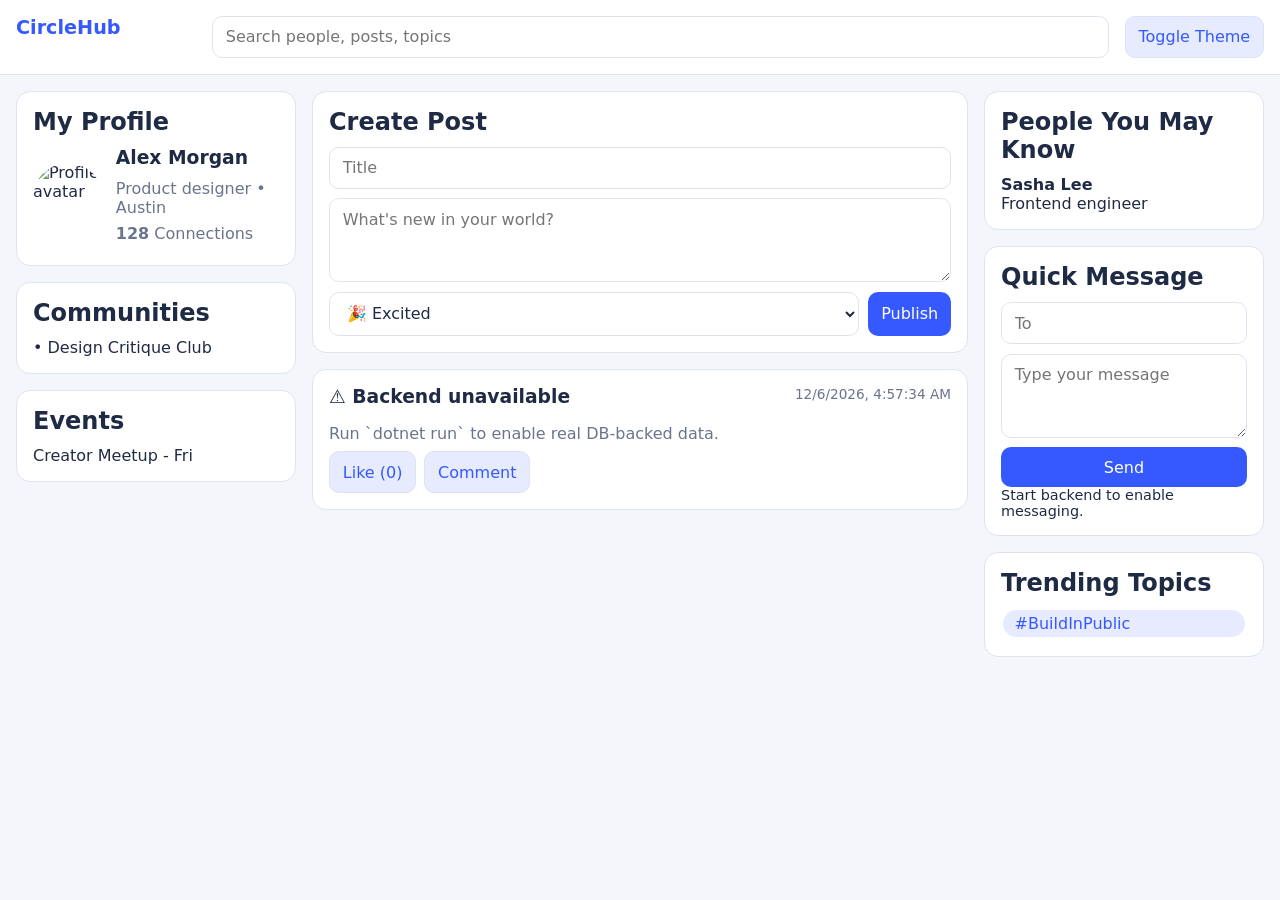
==== wwwroot/index.html @ a6d453a7 "Rebuild app in C# with SQLite-backed social APIs" ====
<!doctype html>
<html lang="en">
  <head>
    <meta charset="UTF-8" />
    <meta name="viewport" content="width=device-width, initial-scale=1.0" />
    <title>CircleHub</title>
    <link rel="stylesheet" href="styles.css" />
  </head>
  <body>
    <header class="topbar">
      <div class="brand">CircleHub</div>
      <input id="searchInput" type="search" placeholder="Search people, posts, topics" />
      <button id="themeToggle" class="secondary">Toggle Theme</button>
    </header>

    <main class="layout">
      <aside class="panel">
        <section>
          <h2>My Profile</h2>
          <div class="profile-card">
            <img src="https://picsum.photos/seed/profile/100" alt="Profile avatar" />
            <div>
              <h3 id="profileName">Alex Morgan</h3>
              <p id="profileHeadline"></p>
              <p><strong id="connectionCount">0</strong> Connections</p>
            </div>
          </div>
        </section>
        <section><h2>Communities</h2><ul id="communityList" class="clean-list"></ul></section>
        <section><h2>Events</h2><ul id="eventList" class="clean-list"></ul></section>
      </aside>

      <section class="feed">
        <article class="composer card">
          <h2>Create Post</h2>
          <form id="postForm">
            <input id="postTitle" maxlength="60" placeholder="Title" required />
            <textarea id="postContent" maxlength="300" placeholder="What's new in your world?" required></textarea>
            <div class="form-row">
              <select id="postMood">
                <option>🎉 Excited</option><option>💡 Inspired</option><option>📢 Sharing</option><option>🤔 Curious</option>
              </select>
              <button type="submit">Publish</button>
            </div>
          </form>
        </article>
        <section id="feedList" aria-live="polite"></section>
      </section>

      <aside class="panel">
        <section><h2>People You May Know</h2><ul id="suggestionList" class="clean-list"></ul></section>
        <section class="card">
          <h2>Quick Message</h2>
          <form id="messageForm">
            <input id="messageTo" placeholder="To" required />
            <textarea id="messageText" maxlength="200" placeholder="Type your message" required></textarea>
            <button type="submit">Send</button>
          </form>
          <ul id="messageLog" class="clean-list small"></ul>
        </section>
        <section><h2>Trending Topics</h2><ul id="trendList" class="clean-list tags"></ul></section>
      </aside>
    </main>

    <template id="postTemplate">
      <article class="card post">
        <header><h3 class="post-title"></h3><span class="post-meta"></span></header>
        <p class="post-content"></p>
        <footer><button class="like-btn secondary"></button><button class="comment-btn secondary">Comment</button></footer>
        <div class="comment-area hidden">
          <form class="comment-form">
            <input type="text" class="comment-input" maxlength="120" placeholder="Add a comment" required />
            <button type="submit">Post</button>
          </form>
          <ul class="comment-list clean-list small"></ul>
        </div>
      </article>
    </template>

    <script src="app.js"></script>
  </body>
</html>
---- wwwroot/styles.css ----
:root {
  --bg: #f4f6fb;
  --panel: #ffffff;
  --text: #1f2a44;
  --muted: #6a748b;
  --accent: #3558ff;
  --accent-soft: #e6ebff;
  --border: #dde3f0;
}

body.dark {
  --bg: #121722;
  --panel: #1a2233;
  --text: #ecf1ff;
  --muted: #9aa8c8;
  --accent: #7c95ff;
  --accent-soft: #2a375d;
  --border: #2c3855;
}

* { box-sizing: border-box; }
body {
  margin: 0;
  font-family: Inter, system-ui, -apple-system, sans-serif;
  background: var(--bg);
  color: var(--text);
}

.topbar {
  position: sticky;
  top: 0;
  z-index: 10;
  display: grid;
  grid-template-columns: 180px 1fr auto;
  gap: 1rem;
  padding: 1rem;
  background: var(--panel);
  border-bottom: 1px solid var(--border);
}

.brand { font-size: 1.2rem; font-weight: 700; color: var(--accent); }
input, textarea, select, button {
  font: inherit;
  border-radius: 10px;
  border: 1px solid var(--border);
  padding: 0.65rem 0.8rem;
  background: var(--panel);
  color: var(--text);
}
textarea { resize: vertical; min-height: 84px; }
button {
  border: none;
  background: var(--accent);
  color: white;
  cursor: pointer;
}
button.secondary {
  background: var(--accent-soft);
  color: var(--accent);
  border: 1px solid var(--border);
}

.layout {
  display: grid;
  grid-template-columns: minmax(220px, 280px) minmax(400px, 1fr) minmax(220px, 280px);
  gap: 1rem;
  padding: 1rem;
  align-items: start;
}

.panel,
.feed {
  display: grid;
  gap: 1rem;
}

.card,
.panel section {
  background: var(--panel);
  border: 1px solid var(--border);
  border-radius: 14px;
  padding: 1rem;
}

h2, h3 { margin: 0 0 0.7rem; }
p { margin: 0.4rem 0; color: var(--muted); }
.clean-list { list-style: none; margin: 0; padding: 0; display: grid; gap: 0.5rem; }
.small { font-size: 0.9rem; }

.profile-card {
  display: grid;
  grid-template-columns: 70px 1fr;
  gap: 0.8rem;
  align-items: center;
}
.profile-card img {
  width: 70px;
  height: 70px;
  border-radius: 50%;
  object-fit: cover;
}

.composer form,
#messageForm,
.comment-form {
  display: grid;
  gap: 0.6rem;
}

.form-row {
  display: grid;
  grid-template-columns: 1fr auto;
  gap: 0.6rem;
}

.post header {
  display: flex;
  justify-content: space-between;
  gap: 0.4rem;
}
.post-meta { color: var(--muted); font-size: 0.85rem; }
.post footer {
  display: flex;
  gap: 0.5rem;
  margin-top: 0.5rem;
}
.comment-area { margin-top: 0.7rem; }
.hidden { display: none; }
.tags li {
  background: var(--accent-soft);
  color: var(--accent);
  border-radius: 999px;
  padding: 0.25rem 0.7rem;
  display: inline-block;
  margin: 0.15rem;
}

@media (max-width: 1080px) {
  .layout { grid-template-columns: 1fr; }
  .topbar { grid-template-columns: 1fr; }
}
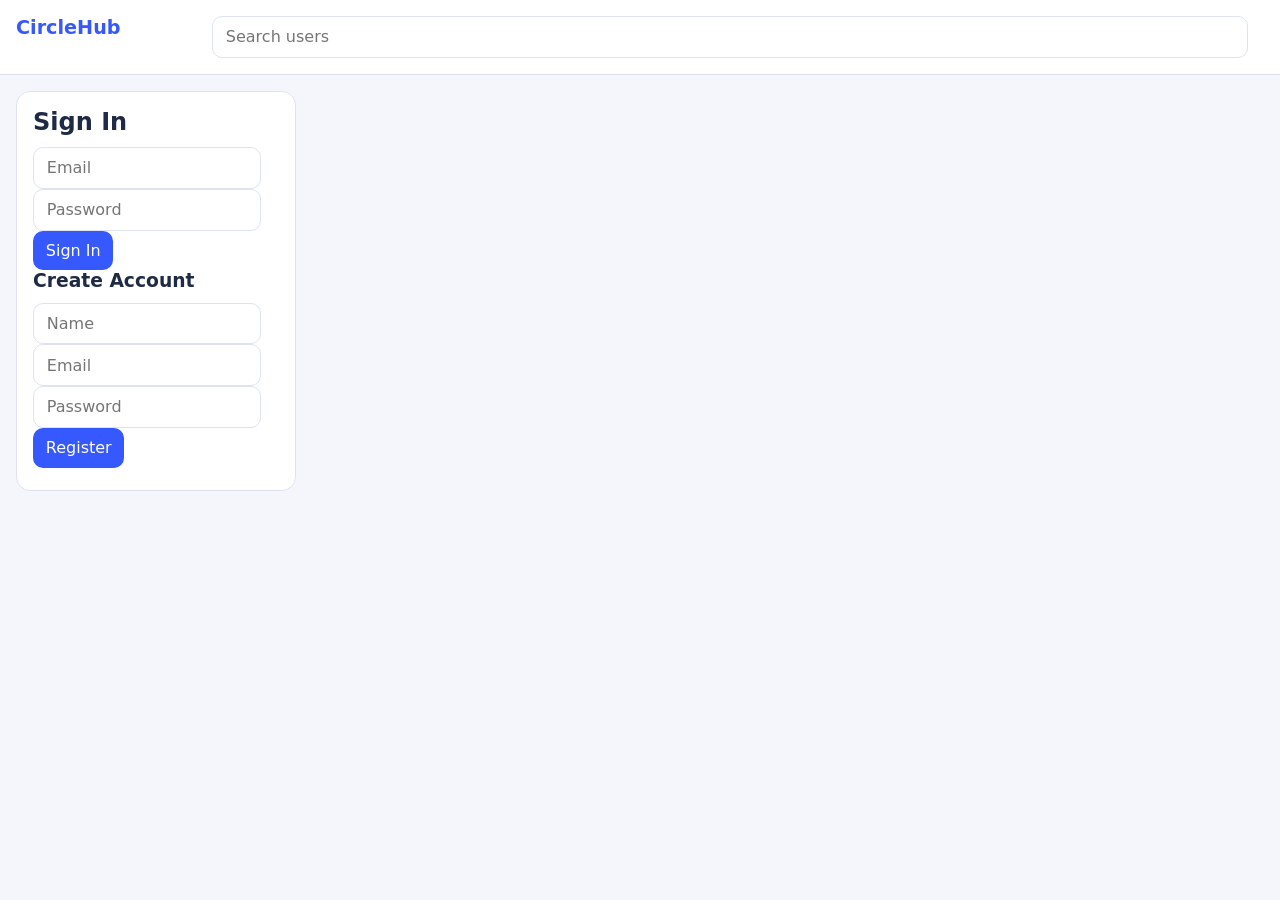
==== commit 22fe2216: "Implement authenticated backend with connections-only feed and messaging" ====
--- a/wwwroot/index.html
+++ b/wwwroot/index.html
@@ -9,71 +9,76 @@
   <body>
     <header class="topbar">
       <div class="brand">CircleHub</div>
-      <input id="searchInput" type="search" placeholder="Search people, posts, topics" />
-      <button id="themeToggle" class="secondary">Toggle Theme</button>
+      <input id="searchUsers" type="search" placeholder="Search users" />
+      <button id="logoutBtn" class="secondary hidden">Logout</button>
     </header>
 
     <main class="layout">
       <aside class="panel">
-        <section>
-          <h2>My Profile</h2>
-          <div class="profile-card">
-            <img src="https://picsum.photos/seed/profile/100" alt="Profile avatar" />
-            <div>
-              <h3 id="profileName">Alex Morgan</h3>
-              <p id="profileHeadline"></p>
-              <p><strong id="connectionCount">0</strong> Connections</p>
-            </div>
-          </div>
+        <section class="card" id="authCard">
+          <h2>Sign In</h2>
+          <form id="loginForm">
+            <input id="loginEmail" type="email" placeholder="Email" required />
+            <input id="loginPassword" type="password" placeholder="Password" required />
+            <button type="submit">Sign In</button>
+          </form>
+          <h3>Create Account</h3>
+          <form id="registerForm">
+            <input id="registerName" placeholder="Name" required />
+            <input id="registerEmail" type="email" placeholder="Email" required />
+            <input id="registerPassword" type="password" placeholder="Password" required />
+            <button type="submit">Register</button>
+          </form>
+          <p id="authStatus"></p>
         </section>
-        <section><h2>Communities</h2><ul id="communityList" class="clean-list"></ul></section>
-        <section><h2>Events</h2><ul id="eventList" class="clean-list"></ul></section>
+
+        <section class="card hidden" id="userCard">
+          <h2 id="meName"></h2>
+          <p id="meEmail"></p>
+        </section>
+
+        <section class="card hidden" id="usersCard">
+          <h2>Discover Users</h2>
+          <ul id="usersList" class="clean-list"></ul>
+        </section>
       </aside>
 
-      <section class="feed">
+      <section class="feed hidden" id="appArea">
         <article class="composer card">
-          <h2>Create Post</h2>
+          <h2>Create Post (Connections feed)</h2>
           <form id="postForm">
-            <input id="postTitle" maxlength="60" placeholder="Title" required />
-            <textarea id="postContent" maxlength="300" placeholder="What's new in your world?" required></textarea>
-            <div class="form-row">
-              <select id="postMood">
-                <option>🎉 Excited</option><option>💡 Inspired</option><option>📢 Sharing</option><option>🤔 Curious</option>
-              </select>
-              <button type="submit">Publish</button>
-            </div>
+            <textarea id="postContent" maxlength="280" required placeholder="Share an update with your network"></textarea>
+            <button type="submit">Post</button>
           </form>
         </article>
-        <section id="feedList" aria-live="polite"></section>
+        <section class="card">
+          <h2>Connection Requests</h2>
+          <ul id="pendingList" class="clean-list"></ul>
+        </section>
+        <section id="feedList"></section>
       </section>
 
-      <aside class="panel">
-        <section><h2>People You May Know</h2><ul id="suggestionList" class="clean-list"></ul></section>
+      <aside class="panel hidden" id="messagesArea">
         <section class="card">
-          <h2>Quick Message</h2>
+          <h2>Connections</h2>
+          <ul id="connectionsList" class="clean-list"></ul>
+        </section>
+        <section class="card">
+          <h2>Messages</h2>
+          <p id="chatWith">Select a connection</p>
+          <ul id="messageList" class="clean-list small"></ul>
           <form id="messageForm">
-            <input id="messageTo" placeholder="To" required />
-            <textarea id="messageText" maxlength="200" placeholder="Type your message" required></textarea>
+            <input id="messageInput" placeholder="Type message" required />
             <button type="submit">Send</button>
           </form>
-          <ul id="messageLog" class="clean-list small"></ul>
         </section>
-        <section><h2>Trending Topics</h2><ul id="trendList" class="clean-list tags"></ul></section>
       </aside>
     </main>
 
     <template id="postTemplate">
       <article class="card post">
-        <header><h3 class="post-title"></h3><span class="post-meta"></span></header>
+        <header><h3 class="post-author"></h3><span class="post-time"></span></header>
         <p class="post-content"></p>
-        <footer><button class="like-btn secondary"></button><button class="comment-btn secondary">Comment</button></footer>
-        <div class="comment-area hidden">
-          <form class="comment-form">
-            <input type="text" class="comment-input" maxlength="120" placeholder="Add a comment" required />
-            <button type="submit">Post</button>
-          </form>
-          <ul class="comment-list clean-list small"></ul>
-        </div>
       </article>
     </template>
 
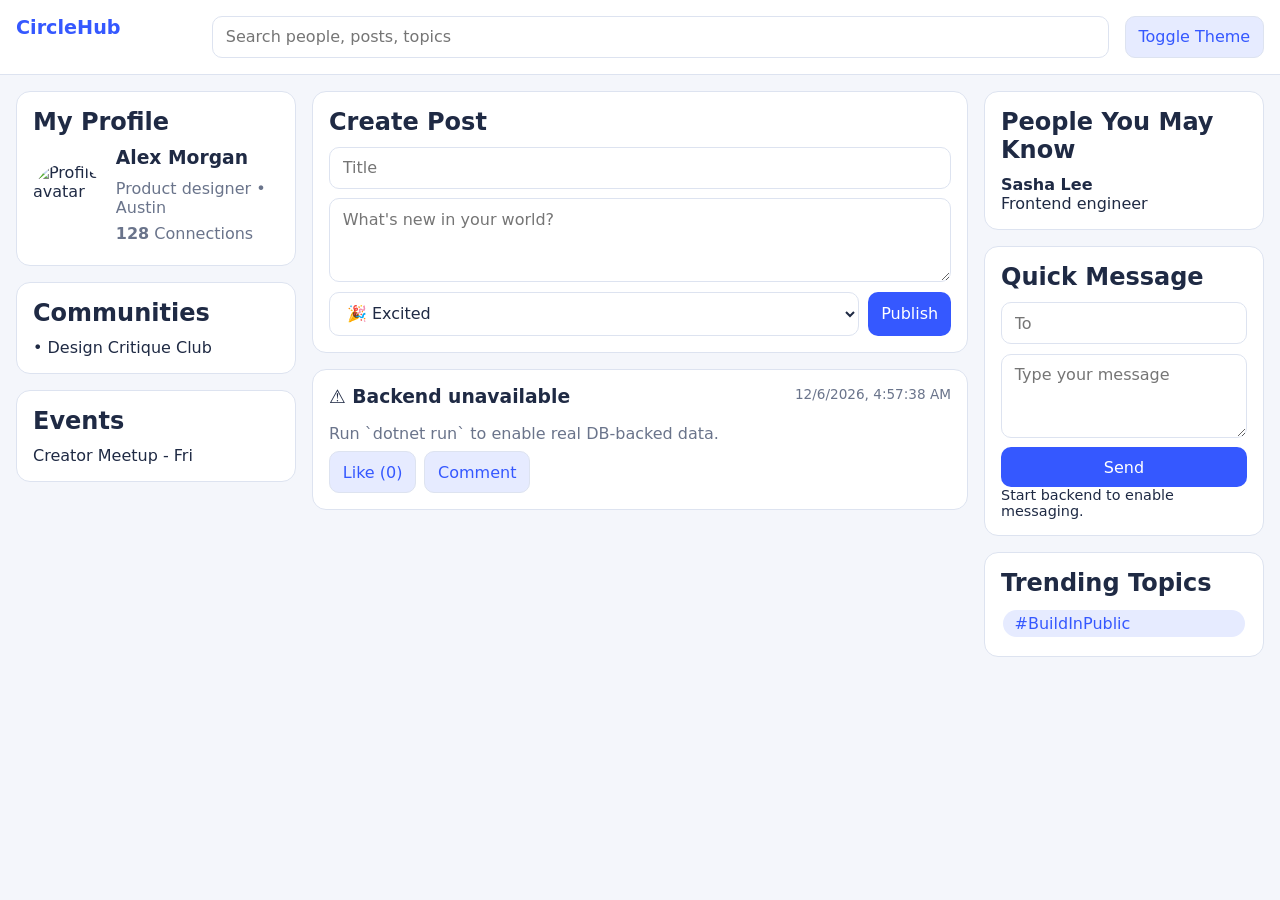
==== commit d386342d: "Merge branch 'main' into codex/develop-social-media-app-with-unique-features-pdzmhz" ====
--- a/wwwroot/index.html
+++ b/wwwroot/index.html
@@ -9,76 +9,71 @@
   <body>
     <header class="topbar">
       <div class="brand">CircleHub</div>
-      <input id="searchUsers" type="search" placeholder="Search users" />
-      <button id="logoutBtn" class="secondary hidden">Logout</button>
+      <input id="searchInput" type="search" placeholder="Search people, posts, topics" />
+      <button id="themeToggle" class="secondary">Toggle Theme</button>
     </header>
 
     <main class="layout">
       <aside class="panel">
-        <section class="card" id="authCard">
-          <h2>Sign In</h2>
-          <form id="loginForm">
-            <input id="loginEmail" type="email" placeholder="Email" required />
-            <input id="loginPassword" type="password" placeholder="Password" required />
-            <button type="submit">Sign In</button>
-          </form>
-          <h3>Create Account</h3>
-          <form id="registerForm">
-            <input id="registerName" placeholder="Name" required />
-            <input id="registerEmail" type="email" placeholder="Email" required />
-            <input id="registerPassword" type="password" placeholder="Password" required />
-            <button type="submit">Register</button>
-          </form>
-          <p id="authStatus"></p>
+        <section>
+          <h2>My Profile</h2>
+          <div class="profile-card">
+            <img src="https://picsum.photos/seed/profile/100" alt="Profile avatar" />
+            <div>
+              <h3 id="profileName">Alex Morgan</h3>
+              <p id="profileHeadline"></p>
+              <p><strong id="connectionCount">0</strong> Connections</p>
+            </div>
+          </div>
         </section>
-
-        <section class="card hidden" id="userCard">
-          <h2 id="meName"></h2>
-          <p id="meEmail"></p>
-        </section>
-
-        <section class="card hidden" id="usersCard">
-          <h2>Discover Users</h2>
-          <ul id="usersList" class="clean-list"></ul>
-        </section>
+        <section><h2>Communities</h2><ul id="communityList" class="clean-list"></ul></section>
+        <section><h2>Events</h2><ul id="eventList" class="clean-list"></ul></section>
       </aside>
 
-      <section class="feed hidden" id="appArea">
+      <section class="feed">
         <article class="composer card">
-          <h2>Create Post (Connections feed)</h2>
+          <h2>Create Post</h2>
           <form id="postForm">
-            <textarea id="postContent" maxlength="280" required placeholder="Share an update with your network"></textarea>
-            <button type="submit">Post</button>
+            <input id="postTitle" maxlength="60" placeholder="Title" required />
+            <textarea id="postContent" maxlength="300" placeholder="What's new in your world?" required></textarea>
+            <div class="form-row">
+              <select id="postMood">
+                <option>🎉 Excited</option><option>💡 Inspired</option><option>📢 Sharing</option><option>🤔 Curious</option>
+              </select>
+              <button type="submit">Publish</button>
+            </div>
           </form>
         </article>
-        <section class="card">
-          <h2>Connection Requests</h2>
-          <ul id="pendingList" class="clean-list"></ul>
-        </section>
-        <section id="feedList"></section>
+        <section id="feedList" aria-live="polite"></section>
       </section>
 
-      <aside class="panel hidden" id="messagesArea">
+      <aside class="panel">
+        <section><h2>People You May Know</h2><ul id="suggestionList" class="clean-list"></ul></section>
         <section class="card">
-          <h2>Connections</h2>
-          <ul id="connectionsList" class="clean-list"></ul>
-        </section>
-        <section class="card">
-          <h2>Messages</h2>
-          <p id="chatWith">Select a connection</p>
-          <ul id="messageList" class="clean-list small"></ul>
+          <h2>Quick Message</h2>
           <form id="messageForm">
-            <input id="messageInput" placeholder="Type message" required />
+            <input id="messageTo" placeholder="To" required />
+            <textarea id="messageText" maxlength="200" placeholder="Type your message" required></textarea>
             <button type="submit">Send</button>
           </form>
+          <ul id="messageLog" class="clean-list small"></ul>
         </section>
+        <section><h2>Trending Topics</h2><ul id="trendList" class="clean-list tags"></ul></section>
       </aside>
     </main>
 
     <template id="postTemplate">
       <article class="card post">
-        <header><h3 class="post-author"></h3><span class="post-time"></span></header>
+        <header><h3 class="post-title"></h3><span class="post-meta"></span></header>
         <p class="post-content"></p>
+        <footer><button class="like-btn secondary"></button><button class="comment-btn secondary">Comment</button></footer>
+        <div class="comment-area hidden">
+          <form class="comment-form">
+            <input type="text" class="comment-input" maxlength="120" placeholder="Add a comment" required />
+            <button type="submit">Post</button>
+          </form>
+          <ul class="comment-list clean-list small"></ul>
+        </div>
       </article>
     </template>
 
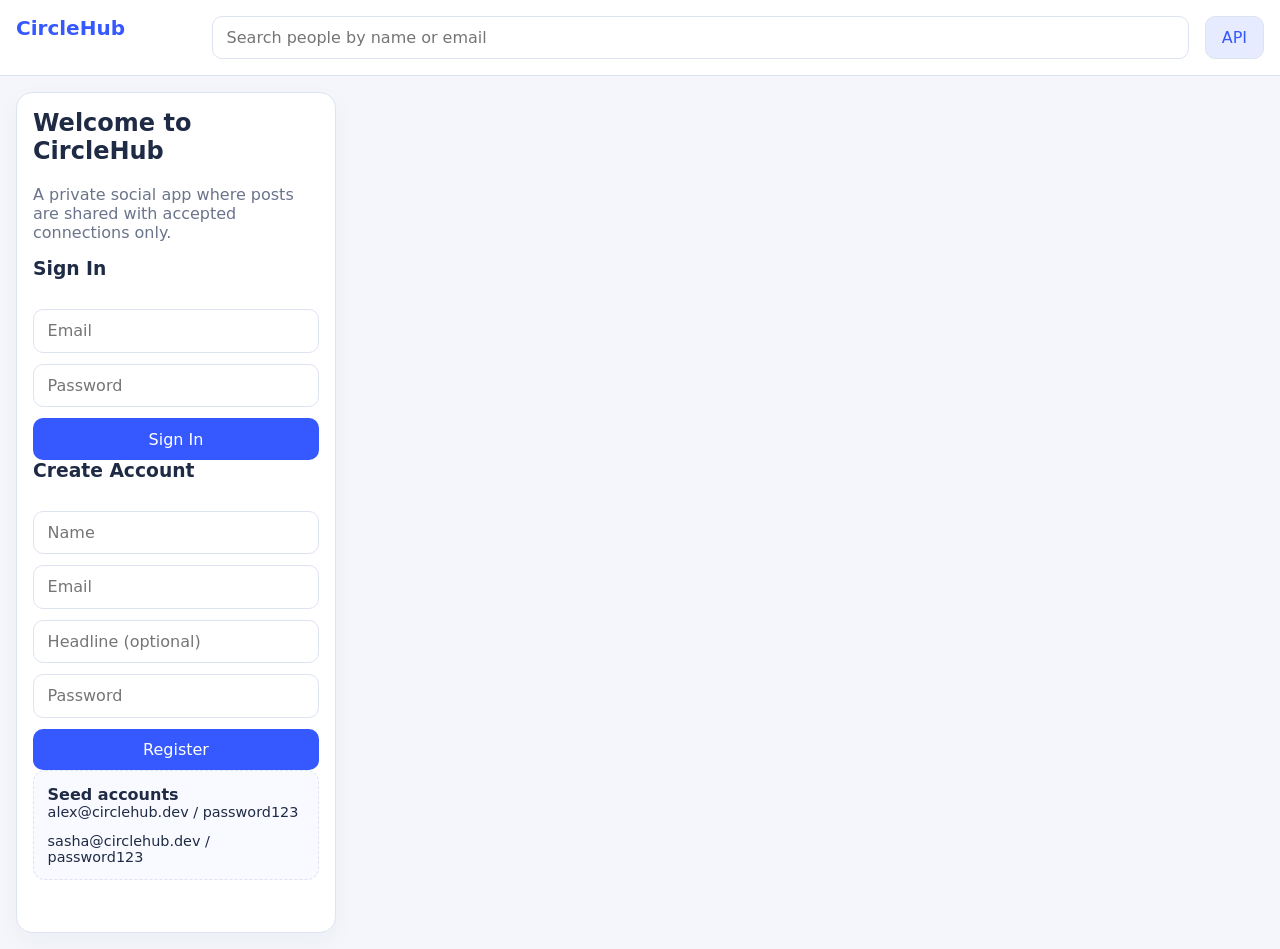
==== commit fbf26b48: "Implement real CircleHub backend and authenticated UI" ====
--- a/wwwroot/index.html
+++ b/wwwroot/index.html
@@ -9,71 +9,109 @@
   <body>
     <header class="topbar">
       <div class="brand">CircleHub</div>
-      <input id="searchInput" type="search" placeholder="Search people, posts, topics" />
-      <button id="themeToggle" class="secondary">Toggle Theme</button>
+      <input id="searchUsers" type="search" placeholder="Search people by name or email" />
+      <div class="toolbar-actions">
+        <a class="secondary api-link" href="/api" target="_blank" rel="noreferrer">API</a>
+        <button id="logoutBtn" class="secondary hidden">Logout</button>
+      </div>
     </header>
 
-    <main class="layout">
-      <aside class="panel">
-        <section>
-          <h2>My Profile</h2>
-          <div class="profile-card">
-            <img src="https://picsum.photos/seed/profile/100" alt="Profile avatar" />
-            <div>
-              <h3 id="profileName">Alex Morgan</h3>
-              <p id="profileHeadline"></p>
-              <p><strong id="connectionCount">0</strong> Connections</p>
-            </div>
+    <main class="layout app-layout">
+      <aside class="panel left-panel">
+        <section class="card" id="authCard">
+          <h2>Welcome to CircleHub</h2>
+          <p>A private social app where posts are shared with accepted connections only.</p>
+
+          <form id="loginForm" class="stack-form">
+            <h3>Sign In</h3>
+            <input id="loginEmail" type="email" placeholder="Email" required />
+            <input id="loginPassword" type="password" placeholder="Password" required />
+            <button type="submit">Sign In</button>
+          </form>
+
+          <form id="registerForm" class="stack-form">
+            <h3>Create Account</h3>
+            <input id="registerName" placeholder="Name" required />
+            <input id="registerEmail" type="email" placeholder="Email" required />
+            <input id="registerHeadline" placeholder="Headline (optional)" />
+            <input id="registerPassword" type="password" placeholder="Password" required />
+            <button type="submit">Register</button>
+          </form>
+
+          <div class="hint-box">
+            <strong>Seed accounts</strong>
+            <ul class="clean-list small">
+              <li>alex@circlehub.dev / password123</li>
+              <li>sasha@circlehub.dev / password123</li>
+            </ul>
           </div>
+          <p id="authStatus" class="status-text"></p>
         </section>
-        <section><h2>Communities</h2><ul id="communityList" class="clean-list"></ul></section>
-        <section><h2>Events</h2><ul id="eventList" class="clean-list"></ul></section>
+
+        <section class="card hidden" id="profileCard">
+          <h2 id="meName">Your profile</h2>
+          <p id="meHeadline"></p>
+          <p id="meEmail" class="small"></p>
+        </section>
+
+        <section class="card hidden" id="pendingCard">
+          <h2>Pending requests</h2>
+          <ul id="pendingList" class="clean-list"></ul>
+        </section>
       </aside>
 
-      <section class="feed">
-        <article class="composer card">
-          <h2>Create Post</h2>
-          <form id="postForm">
-            <input id="postTitle" maxlength="60" placeholder="Title" required />
-            <textarea id="postContent" maxlength="300" placeholder="What's new in your world?" required></textarea>
-            <div class="form-row">
-              <select id="postMood">
-                <option>🎉 Excited</option><option>💡 Inspired</option><option>📢 Sharing</option><option>🤔 Curious</option>
-              </select>
-              <button type="submit">Publish</button>
-            </div>
+      <section class="feed hidden" id="feedArea">
+        <article class="card composer">
+          <h2>Share with your network</h2>
+          <form id="postForm" class="stack-form">
+            <textarea id="postContent" maxlength="280" required placeholder="Post an update for your accepted connections"></textarea>
+            <button type="submit">Publish Post</button>
           </form>
         </article>
-        <section id="feedList" aria-live="polite"></section>
+
+        <section class="card">
+          <div class="section-heading">
+            <h2>Connections feed</h2>
+            <input id="searchFeed" type="search" placeholder="Filter posts" />
+          </div>
+          <div id="feedEmpty" class="empty-state hidden">No posts yet from you or your connections.</div>
+          <section id="feedList" class="feed-list"></section>
+        </section>
       </section>
 
-      <aside class="panel">
-        <section><h2>People You May Know</h2><ul id="suggestionList" class="clean-list"></ul></section>
+      <aside class="panel right-panel hidden" id="socialArea">
         <section class="card">
-          <h2>Quick Message</h2>
-          <form id="messageForm">
-            <input id="messageTo" placeholder="To" required />
-            <textarea id="messageText" maxlength="200" placeholder="Type your message" required></textarea>
+          <h2>Discover people</h2>
+          <ul id="usersList" class="clean-list"></ul>
+        </section>
+
+        <section class="card">
+          <h2>Your connections</h2>
+          <ul id="connectionsList" class="clean-list"></ul>
+        </section>
+
+        <section class="card">
+          <h2 id="chatWith">Messages</h2>
+          <ul id="messageList" class="clean-list small message-list"></ul>
+          <form id="messageForm" class="stack-form">
+            <input id="messageInput" placeholder="Write a message" required />
             <button type="submit">Send</button>
           </form>
-          <ul id="messageLog" class="clean-list small"></ul>
         </section>
-        <section><h2>Trending Topics</h2><ul id="trendList" class="clean-list tags"></ul></section>
       </aside>
     </main>
 
     <template id="postTemplate">
       <article class="card post">
-        <header><h3 class="post-title"></h3><span class="post-meta"></span></header>
+        <header class="post-header">
+          <div>
+            <h3 class="post-author"></h3>
+            <p class="post-headline small"></p>
+          </div>
+          <span class="post-time"></span>
+        </header>
         <p class="post-content"></p>
-        <footer><button class="like-btn secondary"></button><button class="comment-btn secondary">Comment</button></footer>
-        <div class="comment-area hidden">
-          <form class="comment-form">
-            <input type="text" class="comment-input" maxlength="120" placeholder="Add a comment" required />
-            <button type="submit">Post</button>
-          </form>
-          <ul class="comment-list clean-list small"></ul>
-        </div>
+        <div class="badge">Connections only</div>
       </article>
     </template>
 
--- a/wwwroot/styles.css
+++ b/wwwroot/styles.css
@@ -6,19 +6,11 @@
   --accent: #3558ff;
   --accent-soft: #e6ebff;
   --border: #dde3f0;
-}
-
-body.dark {
-  --bg: #121722;
-  --panel: #1a2233;
-  --text: #ecf1ff;
-  --muted: #9aa8c8;
-  --accent: #7c95ff;
-  --accent-soft: #2a375d;
-  --border: #2c3855;
+  --success: #0c8f5a;
 }
 
 * { box-sizing: border-box; }
+
 body {
   margin: 0;
   font-family: Inter, system-ui, -apple-system, sans-serif;
@@ -29,7 +21,7 @@
 .topbar {
   position: sticky;
   top: 0;
-  z-index: 10;
+  z-index: 5;
   display: grid;
   grid-template-columns: 180px 1fr auto;
   gap: 1rem;
@@ -38,104 +30,214 @@
   border-bottom: 1px solid var(--border);
 }
 
-.brand { font-size: 1.2rem; font-weight: 700; color: var(--accent); }
-input, textarea, select, button {
+.brand {
+  color: var(--accent);
+  font-size: 1.25rem;
+  font-weight: 800;
+}
+
+.toolbar-actions {
+  display: flex;
+  gap: 0.75rem;
+  align-items: center;
+}
+
+input,
+textarea,
+button,
+.api-link {
   font: inherit;
   border-radius: 10px;
+}
+
+input,
+textarea {
+  width: 100%;
+  padding: 0.7rem 0.85rem;
   border: 1px solid var(--border);
-  padding: 0.65rem 0.8rem;
   background: var(--panel);
   color: var(--text);
 }
-textarea { resize: vertical; min-height: 84px; }
-button {
+
+textarea {
+  resize: vertical;
+  min-height: 110px;
+}
+
+button,
+.api-link {
   border: none;
   background: var(--accent);
   color: white;
   cursor: pointer;
-}
-button.secondary {
+  padding: 0.7rem 1rem;
+  text-decoration: none;
+  display: inline-flex;
+  align-items: center;
+  justify-content: center;
+}
+
+button.secondary,
+.api-link.secondary,
+.secondary {
   background: var(--accent-soft);
   color: var(--accent);
   border: 1px solid var(--border);
 }
 
-.layout {
-  display: grid;
-  grid-template-columns: minmax(220px, 280px) minmax(400px, 1fr) minmax(220px, 280px);
-  gap: 1rem;
+.app-layout {
+  display: grid;
+  grid-template-columns: minmax(260px, 320px) minmax(420px, 1fr) minmax(280px, 340px);
+  gap: 1rem;
+  align-items: start;
   padding: 1rem;
-  align-items: start;
 }
 
 .panel,
-.feed {
-  display: grid;
-  gap: 1rem;
-}
-
-.card,
-.panel section {
+.feed,
+.feed-list {
+  display: grid;
+  gap: 1rem;
+}
+
+.card {
   background: var(--panel);
   border: 1px solid var(--border);
-  border-radius: 14px;
+  border-radius: 16px;
   padding: 1rem;
-}
-
-h2, h3 { margin: 0 0 0.7rem; }
-p { margin: 0.4rem 0; color: var(--muted); }
-.clean-list { list-style: none; margin: 0; padding: 0; display: grid; gap: 0.5rem; }
-.small { font-size: 0.9rem; }
-
-.profile-card {
-  display: grid;
-  grid-template-columns: 70px 1fr;
+  box-shadow: 0 8px 24px rgba(31, 42, 68, 0.04);
+}
+
+h2,
+h3,
+p {
+  margin-top: 0;
+}
+
+p,
+span,
+small {
+  color: var(--muted);
+}
+
+.clean-list {
+  list-style: none;
+  margin: 0;
+  padding: 0;
+  display: grid;
+  gap: 0.85rem;
+}
+
+.stack-form {
+  display: grid;
+  gap: 0.7rem;
+}
+
+.hidden {
+  display: none !important;
+}
+
+.small {
+  font-size: 0.9rem;
+}
+
+.status-text {
+  color: var(--success);
+  min-height: 1.25rem;
+}
+
+.hint-box {
+  background: #f8faff;
+  border: 1px dashed var(--border);
+  border-radius: 12px;
+  padding: 0.85rem;
+}
+
+.section-heading {
+  display: flex;
+  justify-content: space-between;
+  gap: 0.75rem;
+  align-items: center;
+}
+
+.post {
+  display: grid;
   gap: 0.8rem;
-  align-items: center;
-}
-.profile-card img {
-  width: 70px;
-  height: 70px;
-  border-radius: 50%;
-  object-fit: cover;
-}
-
-.composer form,
-#messageForm,
-.comment-form {
-  display: grid;
-  gap: 0.6rem;
-}
-
-.form-row {
-  display: grid;
-  grid-template-columns: 1fr auto;
-  gap: 0.6rem;
-}
-
-.post header {
+}
+
+.post-header {
   display: flex;
   justify-content: space-between;
-  gap: 0.4rem;
-}
-.post-meta { color: var(--muted); font-size: 0.85rem; }
-.post footer {
-  display: flex;
-  gap: 0.5rem;
-  margin-top: 0.5rem;
-}
-.comment-area { margin-top: 0.7rem; }
-.hidden { display: none; }
-.tags li {
+  gap: 1rem;
+}
+
+.post-content {
+  margin-bottom: 0;
+  color: var(--text);
+}
+
+.badge {
+  display: inline-flex;
+  align-items: center;
+  justify-content: center;
+  width: fit-content;
   background: var(--accent-soft);
   color: var(--accent);
   border-radius: 999px;
-  padding: 0.25rem 0.7rem;
-  display: inline-block;
-  margin: 0.15rem;
-}
-
-@media (max-width: 1080px) {
-  .layout { grid-template-columns: 1fr; }
-  .topbar { grid-template-columns: 1fr; }
-}
+  padding: 0.3rem 0.75rem;
+  font-size: 0.85rem;
+}
+
+.badge.muted {
+  background: #f0f2f7;
+  color: var(--muted);
+}
+
+.button-row {
+  display: flex;
+  gap: 0.5rem;
+  margin-top: 0.4rem;
+}
+
+.empty-state {
+  color: var(--muted);
+  padding: 1rem 0;
+}
+
+.connection-button {
+  width: 100%;
+  text-align: left;
+  justify-content: flex-start;
+}
+
+.message-list {
+  max-height: 320px;
+  overflow: auto;
+}
+
+.message-item {
+  display: grid;
+  gap: 0.2rem;
+  padding: 0.75rem;
+  border-radius: 12px;
+  background: #f8faff;
+}
+
+.message-item.outgoing {
+  background: var(--accent-soft);
+}
+
+@media (max-width: 1100px) {
+  .app-layout {
+    grid-template-columns: 1fr;
+  }
+
+  .topbar {
+    grid-template-columns: 1fr;
+  }
+
+  .section-heading {
+    flex-direction: column;
+    align-items: stretch;
+  }
+}
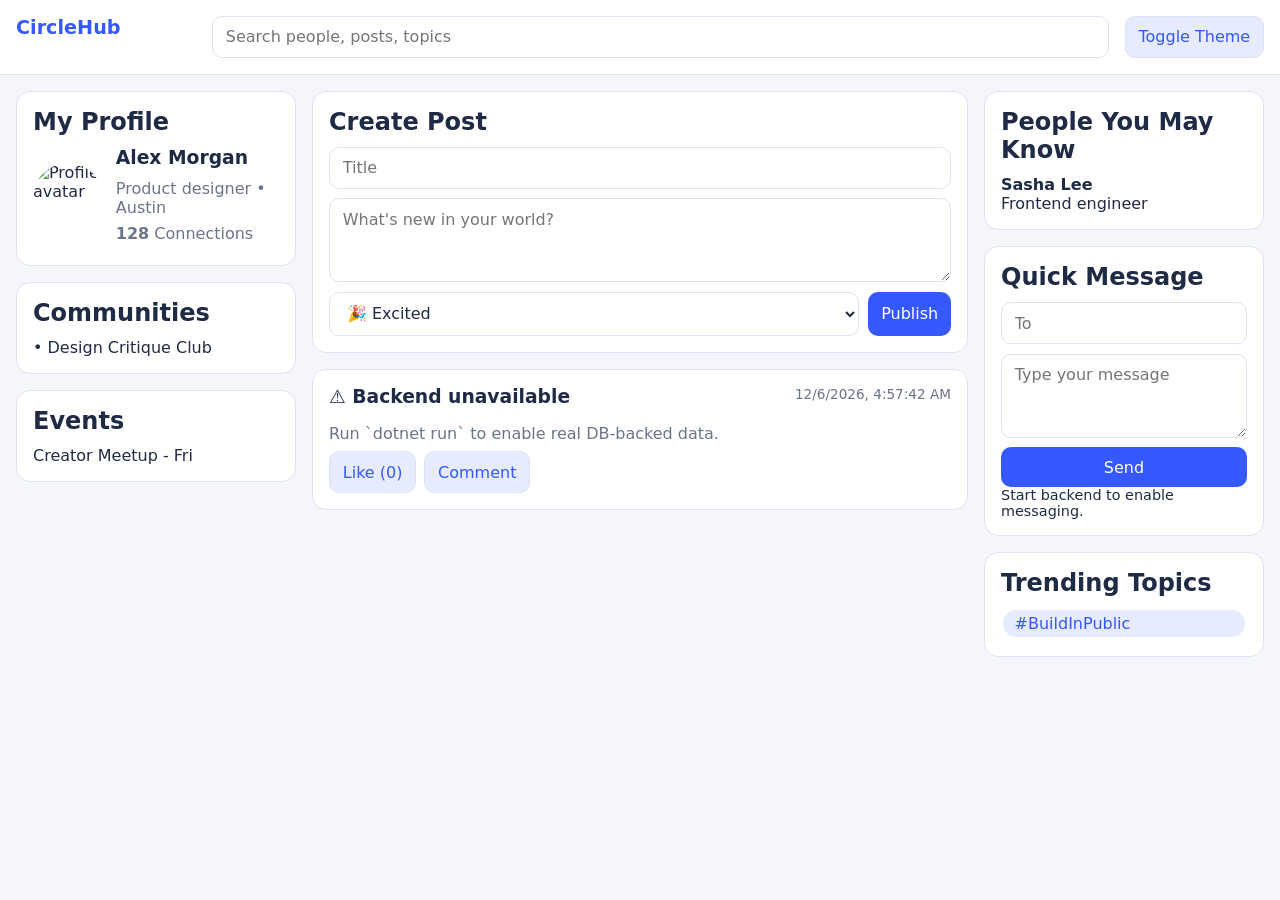
==== commit c6ba236b: "Merge branch 'main' into codex/develop-social-media-app-with-unique-features-db1h5g" ====
--- a/wwwroot/index.html
+++ b/wwwroot/index.html
@@ -9,109 +9,71 @@
   <body>
     <header class="topbar">
       <div class="brand">CircleHub</div>
-      <input id="searchUsers" type="search" placeholder="Search people by name or email" />
-      <div class="toolbar-actions">
-        <a class="secondary api-link" href="/api" target="_blank" rel="noreferrer">API</a>
-        <button id="logoutBtn" class="secondary hidden">Logout</button>
-      </div>
+      <input id="searchInput" type="search" placeholder="Search people, posts, topics" />
+      <button id="themeToggle" class="secondary">Toggle Theme</button>
     </header>
 
-    <main class="layout app-layout">
-      <aside class="panel left-panel">
-        <section class="card" id="authCard">
-          <h2>Welcome to CircleHub</h2>
-          <p>A private social app where posts are shared with accepted connections only.</p>
-
-          <form id="loginForm" class="stack-form">
-            <h3>Sign In</h3>
-            <input id="loginEmail" type="email" placeholder="Email" required />
-            <input id="loginPassword" type="password" placeholder="Password" required />
-            <button type="submit">Sign In</button>
-          </form>
-
-          <form id="registerForm" class="stack-form">
-            <h3>Create Account</h3>
-            <input id="registerName" placeholder="Name" required />
-            <input id="registerEmail" type="email" placeholder="Email" required />
-            <input id="registerHeadline" placeholder="Headline (optional)" />
-            <input id="registerPassword" type="password" placeholder="Password" required />
-            <button type="submit">Register</button>
-          </form>
-
-          <div class="hint-box">
-            <strong>Seed accounts</strong>
-            <ul class="clean-list small">
-              <li>alex@circlehub.dev / password123</li>
-              <li>sasha@circlehub.dev / password123</li>
-            </ul>
+    <main class="layout">
+      <aside class="panel">
+        <section>
+          <h2>My Profile</h2>
+          <div class="profile-card">
+            <img src="https://picsum.photos/seed/profile/100" alt="Profile avatar" />
+            <div>
+              <h3 id="profileName">Alex Morgan</h3>
+              <p id="profileHeadline"></p>
+              <p><strong id="connectionCount">0</strong> Connections</p>
+            </div>
           </div>
-          <p id="authStatus" class="status-text"></p>
         </section>
-
-        <section class="card hidden" id="profileCard">
-          <h2 id="meName">Your profile</h2>
-          <p id="meHeadline"></p>
-          <p id="meEmail" class="small"></p>
-        </section>
-
-        <section class="card hidden" id="pendingCard">
-          <h2>Pending requests</h2>
-          <ul id="pendingList" class="clean-list"></ul>
-        </section>
+        <section><h2>Communities</h2><ul id="communityList" class="clean-list"></ul></section>
+        <section><h2>Events</h2><ul id="eventList" class="clean-list"></ul></section>
       </aside>
 
-      <section class="feed hidden" id="feedArea">
-        <article class="card composer">
-          <h2>Share with your network</h2>
-          <form id="postForm" class="stack-form">
-            <textarea id="postContent" maxlength="280" required placeholder="Post an update for your accepted connections"></textarea>
-            <button type="submit">Publish Post</button>
+      <section class="feed">
+        <article class="composer card">
+          <h2>Create Post</h2>
+          <form id="postForm">
+            <input id="postTitle" maxlength="60" placeholder="Title" required />
+            <textarea id="postContent" maxlength="300" placeholder="What's new in your world?" required></textarea>
+            <div class="form-row">
+              <select id="postMood">
+                <option>🎉 Excited</option><option>💡 Inspired</option><option>📢 Sharing</option><option>🤔 Curious</option>
+              </select>
+              <button type="submit">Publish</button>
+            </div>
           </form>
         </article>
-
-        <section class="card">
-          <div class="section-heading">
-            <h2>Connections feed</h2>
-            <input id="searchFeed" type="search" placeholder="Filter posts" />
-          </div>
-          <div id="feedEmpty" class="empty-state hidden">No posts yet from you or your connections.</div>
-          <section id="feedList" class="feed-list"></section>
-        </section>
+        <section id="feedList" aria-live="polite"></section>
       </section>
 
-      <aside class="panel right-panel hidden" id="socialArea">
+      <aside class="panel">
+        <section><h2>People You May Know</h2><ul id="suggestionList" class="clean-list"></ul></section>
         <section class="card">
-          <h2>Discover people</h2>
-          <ul id="usersList" class="clean-list"></ul>
-        </section>
-
-        <section class="card">
-          <h2>Your connections</h2>
-          <ul id="connectionsList" class="clean-list"></ul>
-        </section>
-
-        <section class="card">
-          <h2 id="chatWith">Messages</h2>
-          <ul id="messageList" class="clean-list small message-list"></ul>
-          <form id="messageForm" class="stack-form">
-            <input id="messageInput" placeholder="Write a message" required />
+          <h2>Quick Message</h2>
+          <form id="messageForm">
+            <input id="messageTo" placeholder="To" required />
+            <textarea id="messageText" maxlength="200" placeholder="Type your message" required></textarea>
             <button type="submit">Send</button>
           </form>
+          <ul id="messageLog" class="clean-list small"></ul>
         </section>
+        <section><h2>Trending Topics</h2><ul id="trendList" class="clean-list tags"></ul></section>
       </aside>
     </main>
 
     <template id="postTemplate">
       <article class="card post">
-        <header class="post-header">
-          <div>
-            <h3 class="post-author"></h3>
-            <p class="post-headline small"></p>
-          </div>
-          <span class="post-time"></span>
-        </header>
+        <header><h3 class="post-title"></h3><span class="post-meta"></span></header>
         <p class="post-content"></p>
-        <div class="badge">Connections only</div>
+        <footer><button class="like-btn secondary"></button><button class="comment-btn secondary">Comment</button></footer>
+        <div class="comment-area hidden">
+          <form class="comment-form">
+            <input type="text" class="comment-input" maxlength="120" placeholder="Add a comment" required />
+            <button type="submit">Post</button>
+          </form>
+          <ul class="comment-list clean-list small"></ul>
+        </div>
       </article>
     </template>
 
--- a/wwwroot/styles.css
+++ b/wwwroot/styles.css
@@ -6,11 +6,19 @@
   --accent: #3558ff;
   --accent-soft: #e6ebff;
   --border: #dde3f0;
-  --success: #0c8f5a;
+}
+
+body.dark {
+  --bg: #121722;
+  --panel: #1a2233;
+  --text: #ecf1ff;
+  --muted: #9aa8c8;
+  --accent: #7c95ff;
+  --accent-soft: #2a375d;
+  --border: #2c3855;
 }
 
 * { box-sizing: border-box; }
-
 body {
   margin: 0;
   font-family: Inter, system-ui, -apple-system, sans-serif;
@@ -21,7 +29,7 @@
 .topbar {
   position: sticky;
   top: 0;
-  z-index: 5;
+  z-index: 10;
   display: grid;
   grid-template-columns: 180px 1fr auto;
   gap: 1rem;
@@ -30,214 +38,104 @@
   border-bottom: 1px solid var(--border);
 }
 
-.brand {
-  color: var(--accent);
-  font-size: 1.25rem;
-  font-weight: 800;
-}
-
-.toolbar-actions {
-  display: flex;
-  gap: 0.75rem;
-  align-items: center;
-}
-
-input,
-textarea,
-button,
-.api-link {
+.brand { font-size: 1.2rem; font-weight: 700; color: var(--accent); }
+input, textarea, select, button {
   font: inherit;
   border-radius: 10px;
-}
-
-input,
-textarea {
-  width: 100%;
-  padding: 0.7rem 0.85rem;
   border: 1px solid var(--border);
+  padding: 0.65rem 0.8rem;
   background: var(--panel);
   color: var(--text);
 }
-
-textarea {
-  resize: vertical;
-  min-height: 110px;
-}
-
-button,
-.api-link {
+textarea { resize: vertical; min-height: 84px; }
+button {
   border: none;
   background: var(--accent);
   color: white;
   cursor: pointer;
-  padding: 0.7rem 1rem;
-  text-decoration: none;
-  display: inline-flex;
-  align-items: center;
-  justify-content: center;
 }
-
-button.secondary,
-.api-link.secondary,
-.secondary {
+button.secondary {
   background: var(--accent-soft);
   color: var(--accent);
   border: 1px solid var(--border);
 }
 
-.app-layout {
+.layout {
   display: grid;
-  grid-template-columns: minmax(260px, 320px) minmax(420px, 1fr) minmax(280px, 340px);
+  grid-template-columns: minmax(220px, 280px) minmax(400px, 1fr) minmax(220px, 280px);
   gap: 1rem;
+  padding: 1rem;
   align-items: start;
-  padding: 1rem;
 }
 
 .panel,
-.feed,
-.feed-list {
+.feed {
   display: grid;
   gap: 1rem;
 }
 
-.card {
+.card,
+.panel section {
   background: var(--panel);
   border: 1px solid var(--border);
-  border-radius: 16px;
+  border-radius: 14px;
   padding: 1rem;
-  box-shadow: 0 8px 24px rgba(31, 42, 68, 0.04);
 }
 
-h2,
-h3,
-p {
-  margin-top: 0;
+h2, h3 { margin: 0 0 0.7rem; }
+p { margin: 0.4rem 0; color: var(--muted); }
+.clean-list { list-style: none; margin: 0; padding: 0; display: grid; gap: 0.5rem; }
+.small { font-size: 0.9rem; }
+
+.profile-card {
+  display: grid;
+  grid-template-columns: 70px 1fr;
+  gap: 0.8rem;
+  align-items: center;
+}
+.profile-card img {
+  width: 70px;
+  height: 70px;
+  border-radius: 50%;
+  object-fit: cover;
 }
 
-p,
-span,
-small {
-  color: var(--muted);
+.composer form,
+#messageForm,
+.comment-form {
+  display: grid;
+  gap: 0.6rem;
 }
 
-.clean-list {
-  list-style: none;
-  margin: 0;
-  padding: 0;
+.form-row {
   display: grid;
-  gap: 0.85rem;
+  grid-template-columns: 1fr auto;
+  gap: 0.6rem;
 }
 
-.stack-form {
-  display: grid;
-  gap: 0.7rem;
-}
-
-.hidden {
-  display: none !important;
-}
-
-.small {
-  font-size: 0.9rem;
-}
-
-.status-text {
-  color: var(--success);
-  min-height: 1.25rem;
-}
-
-.hint-box {
-  background: #f8faff;
-  border: 1px dashed var(--border);
-  border-radius: 12px;
-  padding: 0.85rem;
-}
-
-.section-heading {
+.post header {
   display: flex;
   justify-content: space-between;
-  gap: 0.75rem;
-  align-items: center;
+  gap: 0.4rem;
 }
-
-.post {
-  display: grid;
-  gap: 0.8rem;
+.post-meta { color: var(--muted); font-size: 0.85rem; }
+.post footer {
+  display: flex;
+  gap: 0.5rem;
+  margin-top: 0.5rem;
 }
-
-.post-header {
-  display: flex;
-  justify-content: space-between;
-  gap: 1rem;
-}
-
-.post-content {
-  margin-bottom: 0;
-  color: var(--text);
-}
-
-.badge {
-  display: inline-flex;
-  align-items: center;
-  justify-content: center;
-  width: fit-content;
+.comment-area { margin-top: 0.7rem; }
+.hidden { display: none; }
+.tags li {
   background: var(--accent-soft);
   color: var(--accent);
   border-radius: 999px;
-  padding: 0.3rem 0.75rem;
-  font-size: 0.85rem;
+  padding: 0.25rem 0.7rem;
+  display: inline-block;
+  margin: 0.15rem;
 }
 
-.badge.muted {
-  background: #f0f2f7;
-  color: var(--muted);
+@media (max-width: 1080px) {
+  .layout { grid-template-columns: 1fr; }
+  .topbar { grid-template-columns: 1fr; }
 }
-
-.button-row {
-  display: flex;
-  gap: 0.5rem;
-  margin-top: 0.4rem;
-}
-
-.empty-state {
-  color: var(--muted);
-  padding: 1rem 0;
-}
-
-.connection-button {
-  width: 100%;
-  text-align: left;
-  justify-content: flex-start;
-}
-
-.message-list {
-  max-height: 320px;
-  overflow: auto;
-}
-
-.message-item {
-  display: grid;
-  gap: 0.2rem;
-  padding: 0.75rem;
-  border-radius: 12px;
-  background: #f8faff;
-}
-
-.message-item.outgoing {
-  background: var(--accent-soft);
-}
-
-@media (max-width: 1100px) {
-  .app-layout {
-    grid-template-columns: 1fr;
-  }
-
-  .topbar {
-    grid-template-columns: 1fr;
-  }
-
-  .section-heading {
-    flex-direction: column;
-    align-items: stretch;
-  }
-}
